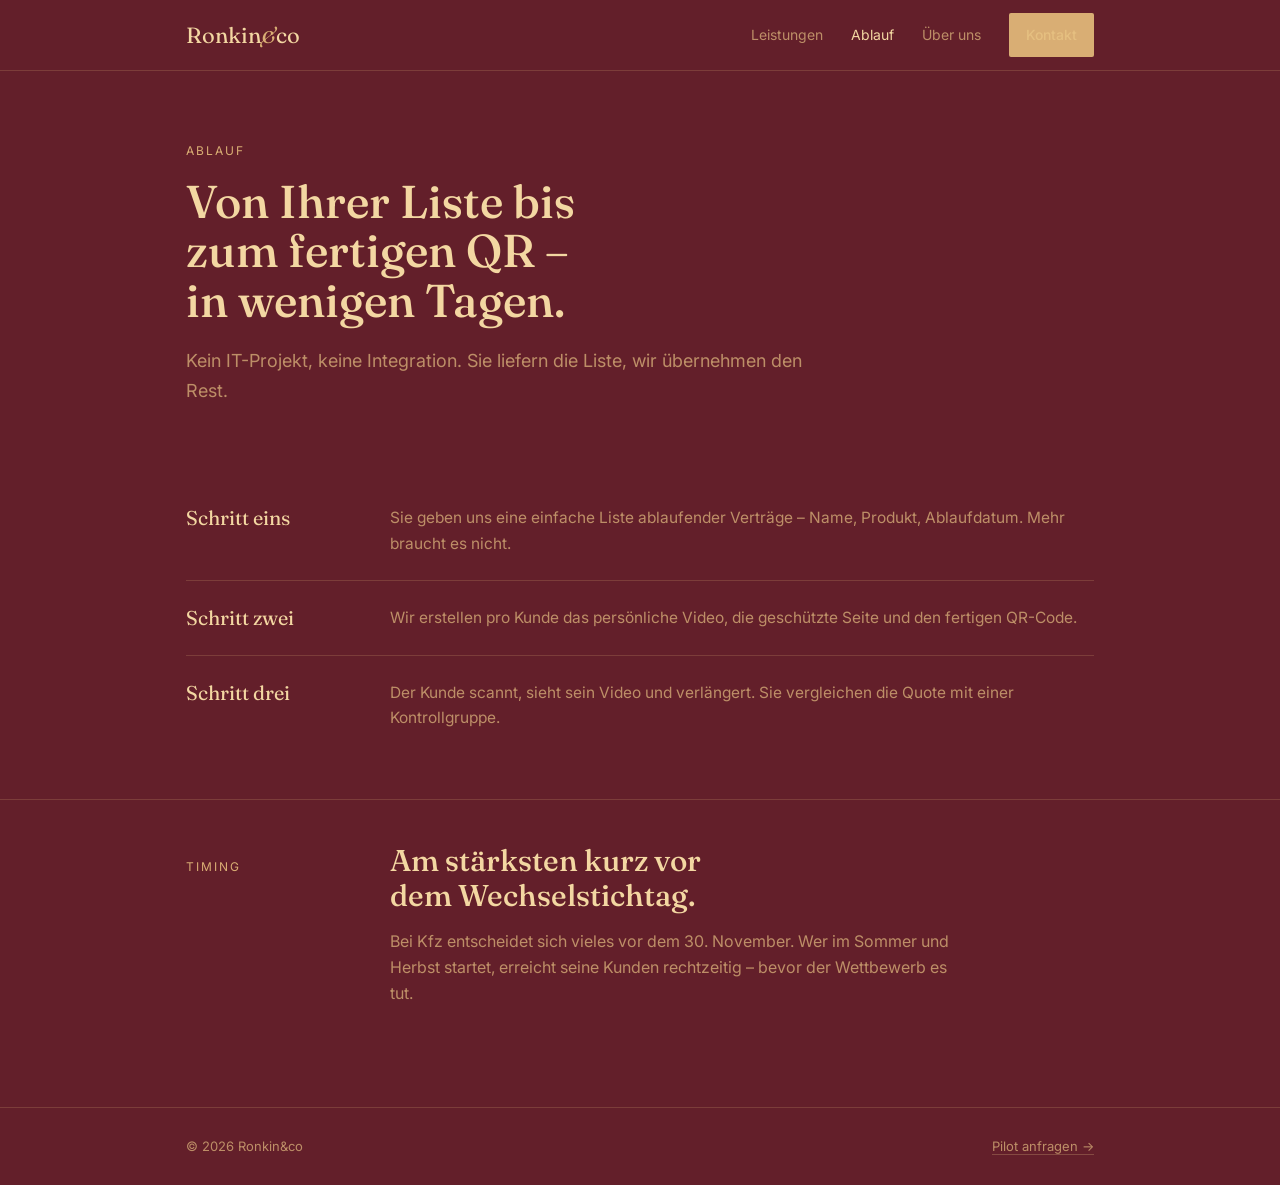
==== ablauf.html @ 5891f672 "Firmen-Website in Mehrseiter umbauen: Startseite = Inhaltsverzeichnis + Ueber uns - index.html: Star" ====
<!DOCTYPE html>
<html lang="de">
<head>
<meta charset="UTF-8">
<meta name="viewport" content="width=device-width, initial-scale=1.0">
<title>Ablauf – Ronkin&amp;co</title>
<link rel="preconnect" href="https://fonts.googleapis.com">
<link href="https://fonts.googleapis.com/css2?family=Fraunces:opsz,wght@9..144,400;9..144,500;9..144,600&family=Inter:wght@400;500&display=swap" rel="stylesheet">
<link rel="stylesheet" href="style.css">
</head>
<body id="top">

<nav>
  <div class="wrap nav-in">
    <a class="logo" href="index.html">Ronkin<span class="amp">&amp;</span>co</a>
    <div class="nav-links">
      <a href="leistungen.html">Leistungen</a>
      <a href="ablauf.html" class="active">Ablauf</a>
      <a href="ueber-uns.html">Über uns</a>
      <a class="btn btn-primary nav-cta" href="kontakt.html">Kontakt</a>
    </div>
  </div>
</nav>

<header class="page-hero">
  <div class="wrap">
    <div class="kicker">Ablauf</div>
    <h1>Von Ihrer Liste bis zum fertigen QR – in wenigen Tagen.</h1>
    <p class="lead">Kein IT-Projekt, keine Integration. Sie liefern die Liste, wir übernehmen den Rest.</p>
  </div>
</header>

<section>
  <div class="wrap">
    <div class="rows">
      <div class="row">
        <div class="t">Schritt eins</div>
        <p class="d">Sie geben uns eine einfache Liste ablaufender Verträge – Name, Produkt, Ablaufdatum. Mehr braucht es nicht.</p>
      </div>
      <div class="row">
        <div class="t">Schritt zwei</div>
        <p class="d">Wir erstellen pro Kunde das persönliche Video, die geschützte Seite und den fertigen QR-Code.</p>
      </div>
      <div class="row">
        <div class="t">Schritt drei</div>
        <p class="d">Der Kunde scannt, sieht sein Video und verlängert. Sie vergleichen die Quote mit einer Kontrollgruppe.</p>
      </div>
    </div>
  </div>
</section>

<section class="bordered">
  <div class="wrap">
    <div class="head">
      <div class="label">Timing</div>
      <div>
        <h2>Am stärksten kurz vor dem Wechselstichtag.</h2>
        <p class="d" style="color:var(--muted); margin-top:14px; max-width:56ch;">Bei Kfz entscheidet sich vieles vor dem 30.&nbsp;November. Wer im Sommer und Herbst startet, erreicht seine Kunden rechtzeitig – bevor der Wettbewerb es tut.</p>
      </div>
    </div>
  </div>
</section>

<footer>
  <div class="wrap foot-in">
    <div>© <span id="jahr"></span> Ronkin&amp;co</div>
    <div><a href="kontakt.html">Pilot anfragen &#8594;</a></div>
  </div>
</footer>
<script>document.getElementById("jahr").textContent = new Date().getFullYear();</script>
</body>
</html>
---- style.css ----
/* Ronkin&co — gemeinsame Styles (Bordeaux / Gold, editorial) */
:root{
  --ink:#631f2a; --ink-2:#5a1b24;
  --gold:#ecc987; --gold-bright:#f3d7a2; --brass:#d9ae74;
  --line:rgba(236,201,135,0.18);
  --muted:rgba(236,201,135,0.66);
}
*{box-sizing:border-box;}
html{scroll-behavior:smooth;}
body{margin:0; background:var(--ink); color:var(--gold);
  font-family:'Inter',sans-serif; -webkit-font-smoothing:antialiased; line-height:1.65;}
a{color:inherit;}
.wrap{max-width:960px; margin:0 auto; padding:0 26px;}
h1,h2,h3{font-family:'Fraunces',serif; font-weight:500; color:var(--gold-bright); margin:0;}

/* Nav */
nav{border-bottom:1px solid var(--line);}
.nav-in{display:flex; align-items:center; justify-content:space-between; height:70px;}
.logo{font-family:'Fraunces',serif; font-size:22px; color:var(--gold-bright); text-decoration:none;}
.logo .amp{color:var(--brass); font-style:italic;}
.nav-links{display:flex; align-items:center; gap:28px;}
.nav-links a{font-size:14px; color:var(--muted); text-decoration:none;}
.nav-links a:hover, .nav-links a.active{color:var(--gold-bright);}
@media(max-width:680px){ .nav-links a{display:none;} .nav-links a.nav-cta{display:inline-block;} }

.btn{display:inline-block; padding:12px 22px; border-radius:2px; font-size:14px;
  font-weight:500; text-decoration:none; cursor:pointer; border:1px solid transparent; transition:.18s;}
.btn-primary{background:var(--brass); color:#3a1206;}
.btn-primary:hover{background:var(--gold-bright);}
.btn-line{border-color:rgba(236,201,135,0.35); color:var(--gold-bright);}
.btn-line:hover{border-color:var(--gold-bright);}
.nav-links .btn{padding:9px 16px;}

/* Startseite (Inhaltsverzeichnis) */
.home{padding:84px 0 40px;}
.home .kicker{font-size:12.5px; letter-spacing:0.2em; text-transform:uppercase; color:var(--brass); margin-bottom:22px;}
.home h1{font-size:clamp(34px,5.6vw,54px); line-height:1.08; letter-spacing:-0.01em; max-width:17ch; text-wrap:balance;}
.home h1 em{font-style:italic; color:var(--brass);}
.home .intro{font-size:18px; color:var(--muted); max-width:52ch; margin:24px 0 0;}

.toc{list-style:none; margin:46px 0 30px; padding:0; border-top:1px solid var(--line);}
.toc li{border-bottom:1px solid var(--line);}
.toc a{display:grid; grid-template-columns:56px 1fr auto; align-items:center; gap:20px;
  padding:24px 4px; text-decoration:none; transition:.15s;}
.toc a:hover{padding-left:12px; background:rgba(255,255,255,0.02);}
.toc .num{font-family:'Fraunces',serif; font-size:16px; color:var(--brass); letter-spacing:0.06em;}
.toc .t{font-family:'Fraunces',serif; font-size:clamp(20px,2.6vw,25px); color:var(--gold-bright); line-height:1.2;}
.toc .d{display:block; font-size:14px; color:var(--muted); margin-top:3px;}
.toc .arrow{color:var(--brass); font-size:20px;}
@media(max-width:560px){ .toc a{grid-template-columns:34px 1fr; } .toc .arrow{display:none;} }

/* Unterseiten-Kopf */
.page-hero{padding:70px 0 18px;}
.page-hero .kicker{font-size:12px; letter-spacing:0.16em; text-transform:uppercase; color:var(--brass); margin-bottom:16px;}
.page-hero h1{font-size:clamp(30px,5vw,46px); line-height:1.08; max-width:18ch; text-wrap:balance;}
.page-hero .lead{font-size:18px; color:var(--muted); max-width:56ch; margin:20px 0 0;}

/* Abschnitte / Zeilen */
section{padding:44px 0;}
section.bordered{border-top:1px solid var(--line);}
.head{display:grid; grid-template-columns:170px 1fr; gap:34px; align-items:baseline;}
.head .label{font-size:12px; letter-spacing:0.16em; text-transform:uppercase; color:var(--brass);}
.head h2{font-size:clamp(23px,3.2vw,30px); line-height:1.16; max-width:22ch; text-wrap:balance;}
@media(max-width:680px){ .head{grid-template-columns:1fr; gap:10px;} }

.rows{margin-top:14px;}
.row{display:grid; grid-template-columns:170px 1fr; gap:34px; padding:24px 0; border-top:1px solid var(--line);}
.row:first-child{border-top:none;}
.row .t{font-family:'Fraunces',serif; font-size:20px; color:var(--gold-bright); line-height:1.25;}
.row .d{margin:0; color:var(--muted); font-size:15.5px;}
@media(max-width:680px){ .row{grid-template-columns:1fr; gap:6px; padding:20px 0;} }

.prose{max-width:66ch;}
.prose p{color:var(--gold); font-size:16.5px; margin:0 0 20px;}
.prose p.lead-p{font-size:19px; color:var(--gold-bright);}
.values{display:grid; grid-template-columns:repeat(auto-fit,minmax(190px,1fr)); gap:24px; margin-top:14px;}
.values .t{font-family:'Fraunces',serif; font-size:19px; color:var(--gold-bright); margin-bottom:5px;}
.values .d{color:var(--muted); font-size:14.5px;}

.audience{font-family:'Fraunces',serif; font-size:clamp(18px,2.4vw,22px); color:var(--gold-bright);
  line-height:1.5; margin:6px 0 0; max-width:44ch;}
.audience .sep{color:var(--brass);}

/* Kontakt */
.contact-grid{display:grid; grid-template-columns:1fr 300px; gap:48px; align-items:start; margin-top:8px;}
@media(max-width:720px){ .contact-grid{grid-template-columns:1fr; gap:34px;} }
form{display:flex; flex-direction:column; gap:22px;}
.field label{font-size:12px; letter-spacing:0.08em; text-transform:uppercase; color:var(--brass); display:block; margin-bottom:8px;}
.field input, .field textarea{width:100%; padding:9px 2px; border:none; border-bottom:1px solid var(--line);
  background:transparent; color:var(--gold-bright); font-size:16px; font-family:'Inter',sans-serif;}
.field input:focus, .field textarea:focus{outline:none; border-bottom-color:var(--brass);}
.field textarea{min-height:96px; resize:vertical;}
.aside p{margin:0 0 20px; color:var(--muted); font-size:15px; line-height:1.6;}
.aside .k{display:block; font-size:11.5px; letter-spacing:0.14em; text-transform:uppercase; color:var(--brass); margin-bottom:3px;}
.aside a{color:var(--gold-bright); text-decoration:none; border-bottom:1px solid rgba(236,201,135,0.3);}

footer{border-top:1px solid var(--line); padding:28px 0; margin-top:40px;}
.foot-in{display:flex; justify-content:space-between; flex-wrap:wrap; gap:10px; color:var(--muted); font-size:13px;}
.foot-in a{text-decoration:none; border-bottom:1px solid rgba(236,201,135,0.25);}
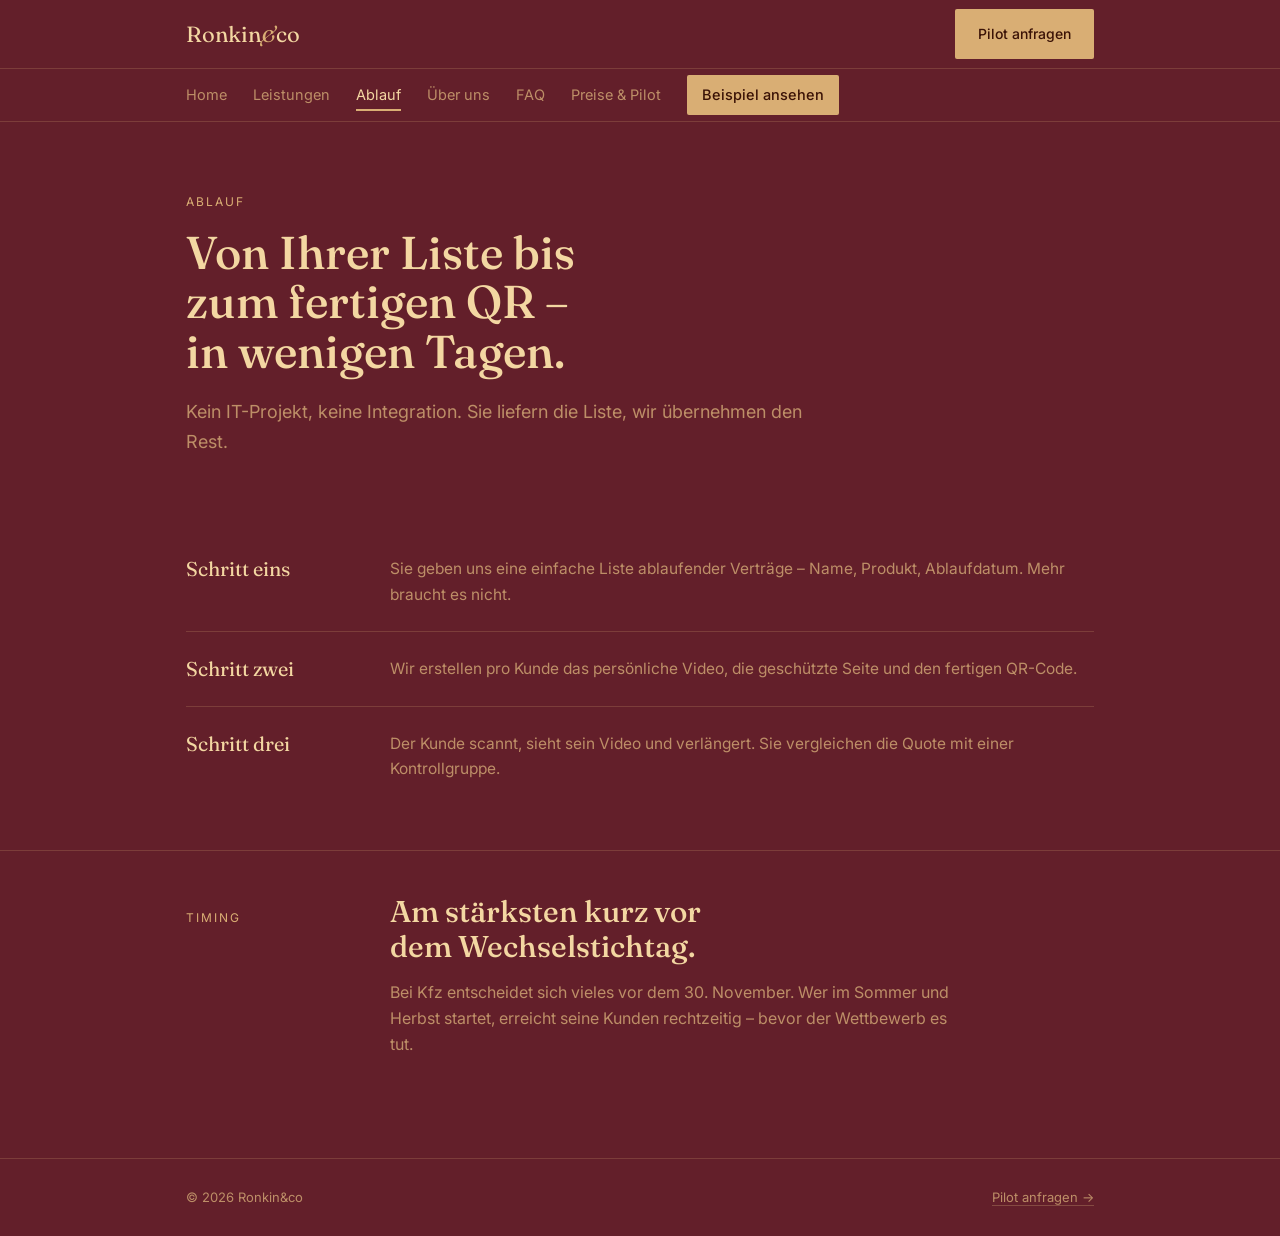
==== commit 467696c7: "Waagerechtes Kopfmenue (Shop-Stil) + FAQ- und Preise/Pilot-Seiten - style.css: zweizeiliges Kopfmenu" ====
--- a/ablauf.html
+++ b/ablauf.html
@@ -10,17 +10,23 @@
 </head>
 <body id="top">
 
-<nav>
-  <div class="wrap nav-in">
+<header class="site-head">
+  <div class="topbar"><div class="wrap topbar-in">
     <a class="logo" href="index.html">Ronkin<span class="amp">&amp;</span>co</a>
-    <div class="nav-links">
+    <a class="btn btn-primary" href="kontakt.html">Pilot anfragen</a>
+  </div></div>
+  <div class="menubar"><div class="wrap">
+    <nav class="menu">
+      <a href="index.html">Home</a>
       <a href="leistungen.html">Leistungen</a>
       <a href="ablauf.html" class="active">Ablauf</a>
       <a href="ueber-uns.html">Über uns</a>
-      <a class="btn btn-primary nav-cta" href="kontakt.html">Kontakt</a>
-    </div>
-  </div>
-</nav>
+      <a href="faq.html">FAQ</a>
+      <a href="preise-pilot.html">Preise &amp; Pilot</a>
+      <a class="pill" href="beispiel.html" target="_blank" rel="noopener">Beispiel ansehen</a>
+    </nav>
+  </div></div>
+</header>
 
 <header class="page-hero">
   <div class="wrap">
--- a/style.css
+++ b/style.css
@@ -13,15 +13,19 @@
 .wrap{max-width:960px; margin:0 auto; padding:0 26px;}
 h1,h2,h3{font-family:'Fraunces',serif; font-weight:500; color:var(--gold-bright); margin:0;}
 
-/* Nav */
-nav{border-bottom:1px solid var(--line);}
-.nav-in{display:flex; align-items:center; justify-content:space-between; height:70px;}
+/* Kopf: zweizeiliges Menue (Shop-Navigation) */
+.site-head{border-bottom:1px solid var(--line);}
+.topbar-in{display:flex; align-items:center; justify-content:space-between; height:68px;}
 .logo{font-family:'Fraunces',serif; font-size:22px; color:var(--gold-bright); text-decoration:none;}
 .logo .amp{color:var(--brass); font-style:italic;}
-.nav-links{display:flex; align-items:center; gap:28px;}
-.nav-links a{font-size:14px; color:var(--muted); text-decoration:none;}
-.nav-links a:hover, .nav-links a.active{color:var(--gold-bright);}
-@media(max-width:680px){ .nav-links a{display:none;} .nav-links a.nav-cta{display:inline-block;} }
+.menubar{border-top:1px solid var(--line);}
+.menu{display:flex; align-items:center; gap:26px; height:52px; overflow-x:auto; scrollbar-width:none;}
+.menu::-webkit-scrollbar{display:none;}
+.menu a{font-size:14.5px; color:var(--muted); text-decoration:none; white-space:nowrap; padding:4px 0;}
+.menu a:hover{color:var(--gold-bright);}
+.menu a.active{color:var(--gold-bright); box-shadow:inset 0 -2px 0 var(--brass);}
+.menu a.pill{background:var(--brass); color:#3a1206; padding:8px 15px; border-radius:2px; font-weight:500;}
+.menu a.pill:hover{background:var(--gold-bright); color:#3a1206;}
 
 .btn{display:inline-block; padding:12px 22px; border-radius:2px; font-size:14px;
   font-weight:500; text-decoration:none; cursor:pointer; border:1px solid transparent; transition:.18s;}
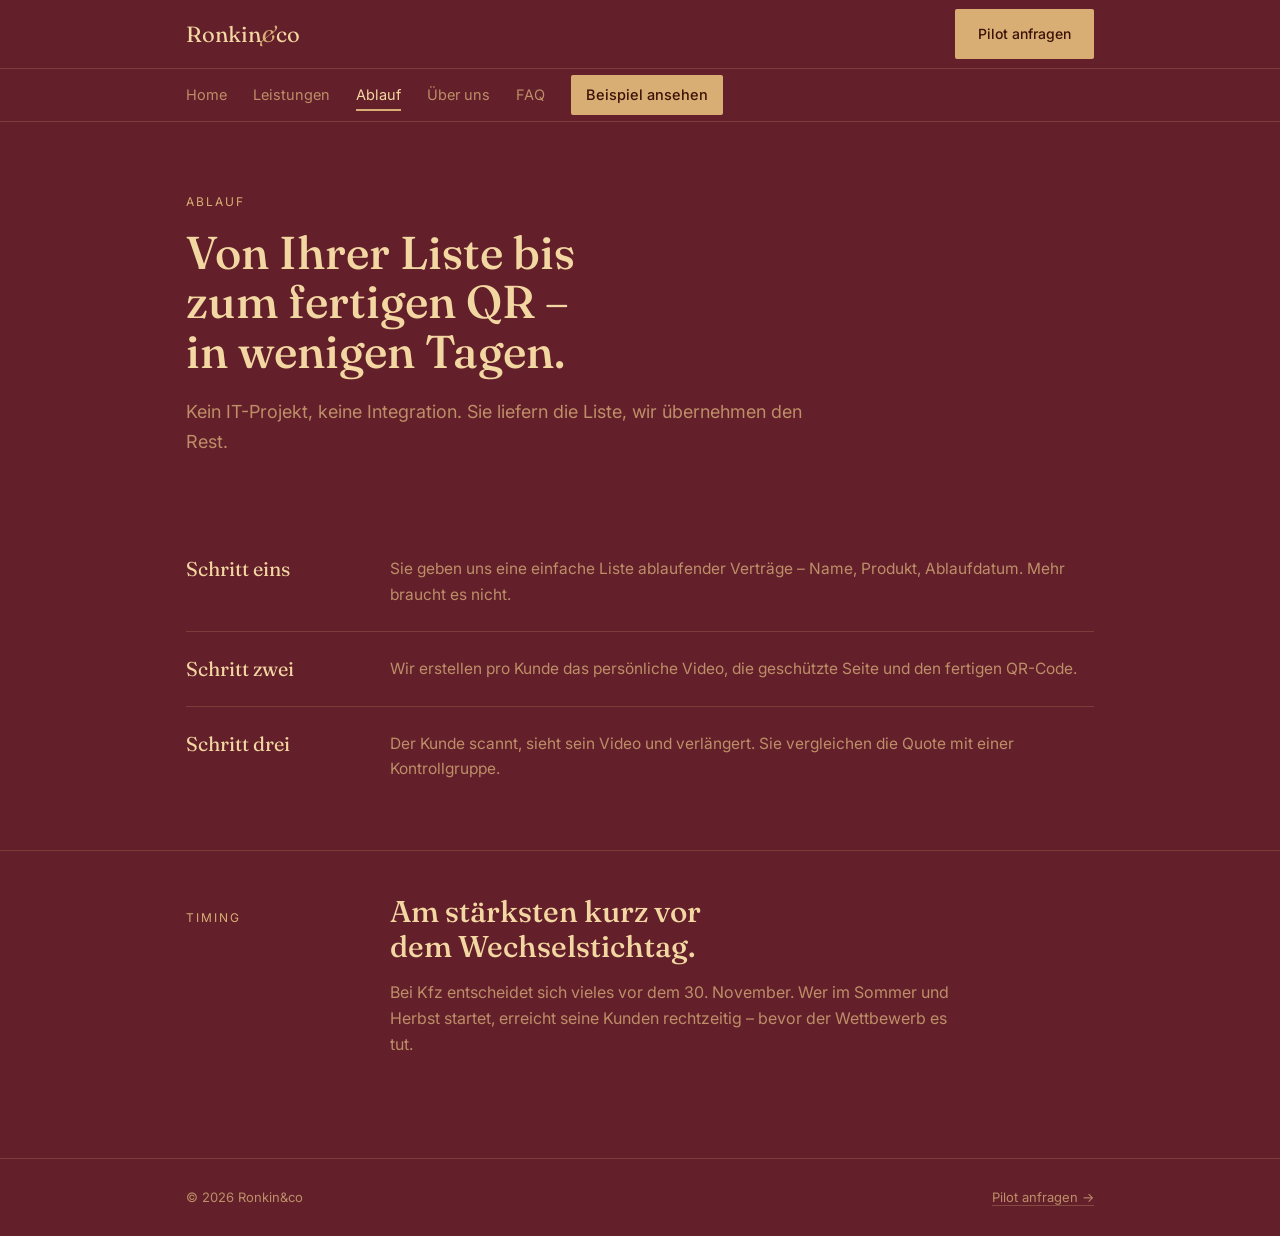
==== commit 1c1a6409: ""Preise & Pilot"-Seite und Menuepunkt entfernen - preise-pilot.html geloescht - Menueeintrag aus all" ====
--- a/ablauf.html
+++ b/ablauf.html
@@ -22,7 +22,6 @@
       <a href="ablauf.html" class="active">Ablauf</a>
       <a href="ueber-uns.html">Über uns</a>
       <a href="faq.html">FAQ</a>
-      <a href="preise-pilot.html">Preise &amp; Pilot</a>
       <a class="pill" href="beispiel.html" target="_blank" rel="noopener">Beispiel ansehen</a>
     </nav>
   </div></div>
